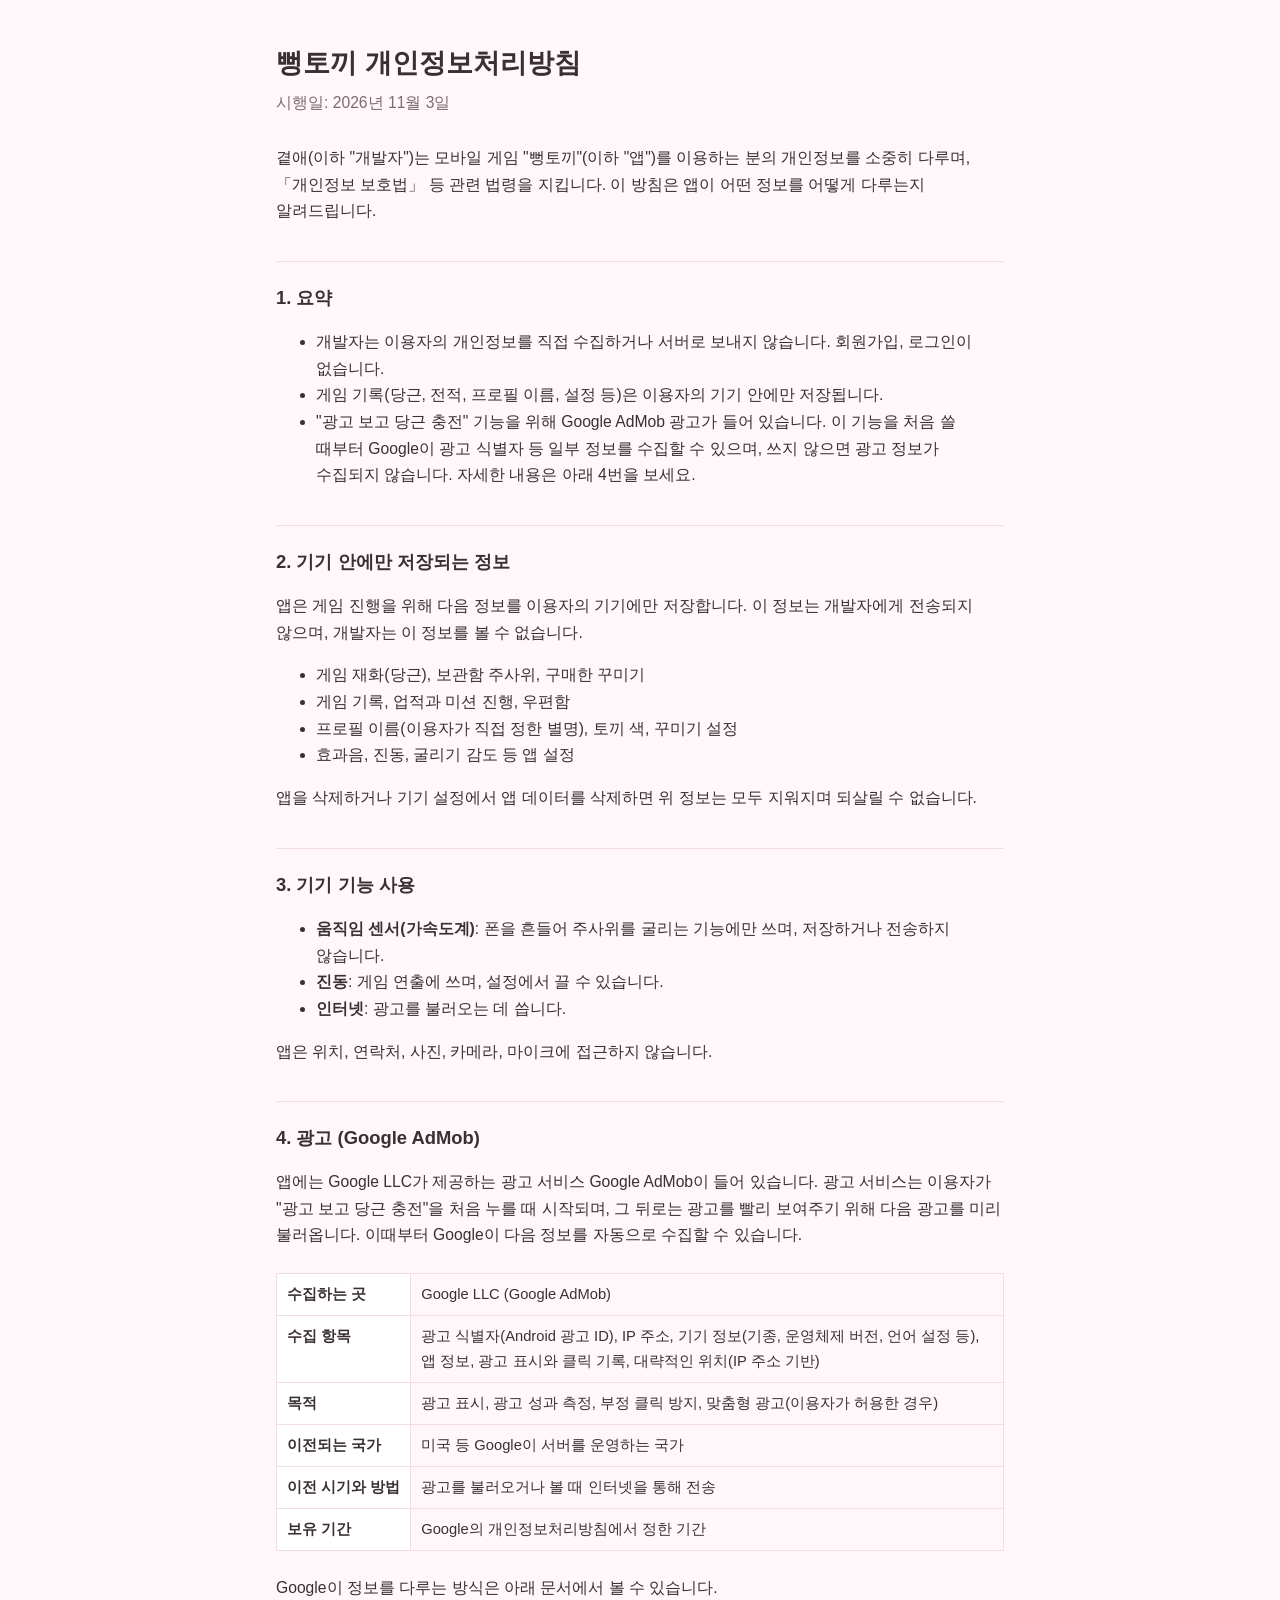
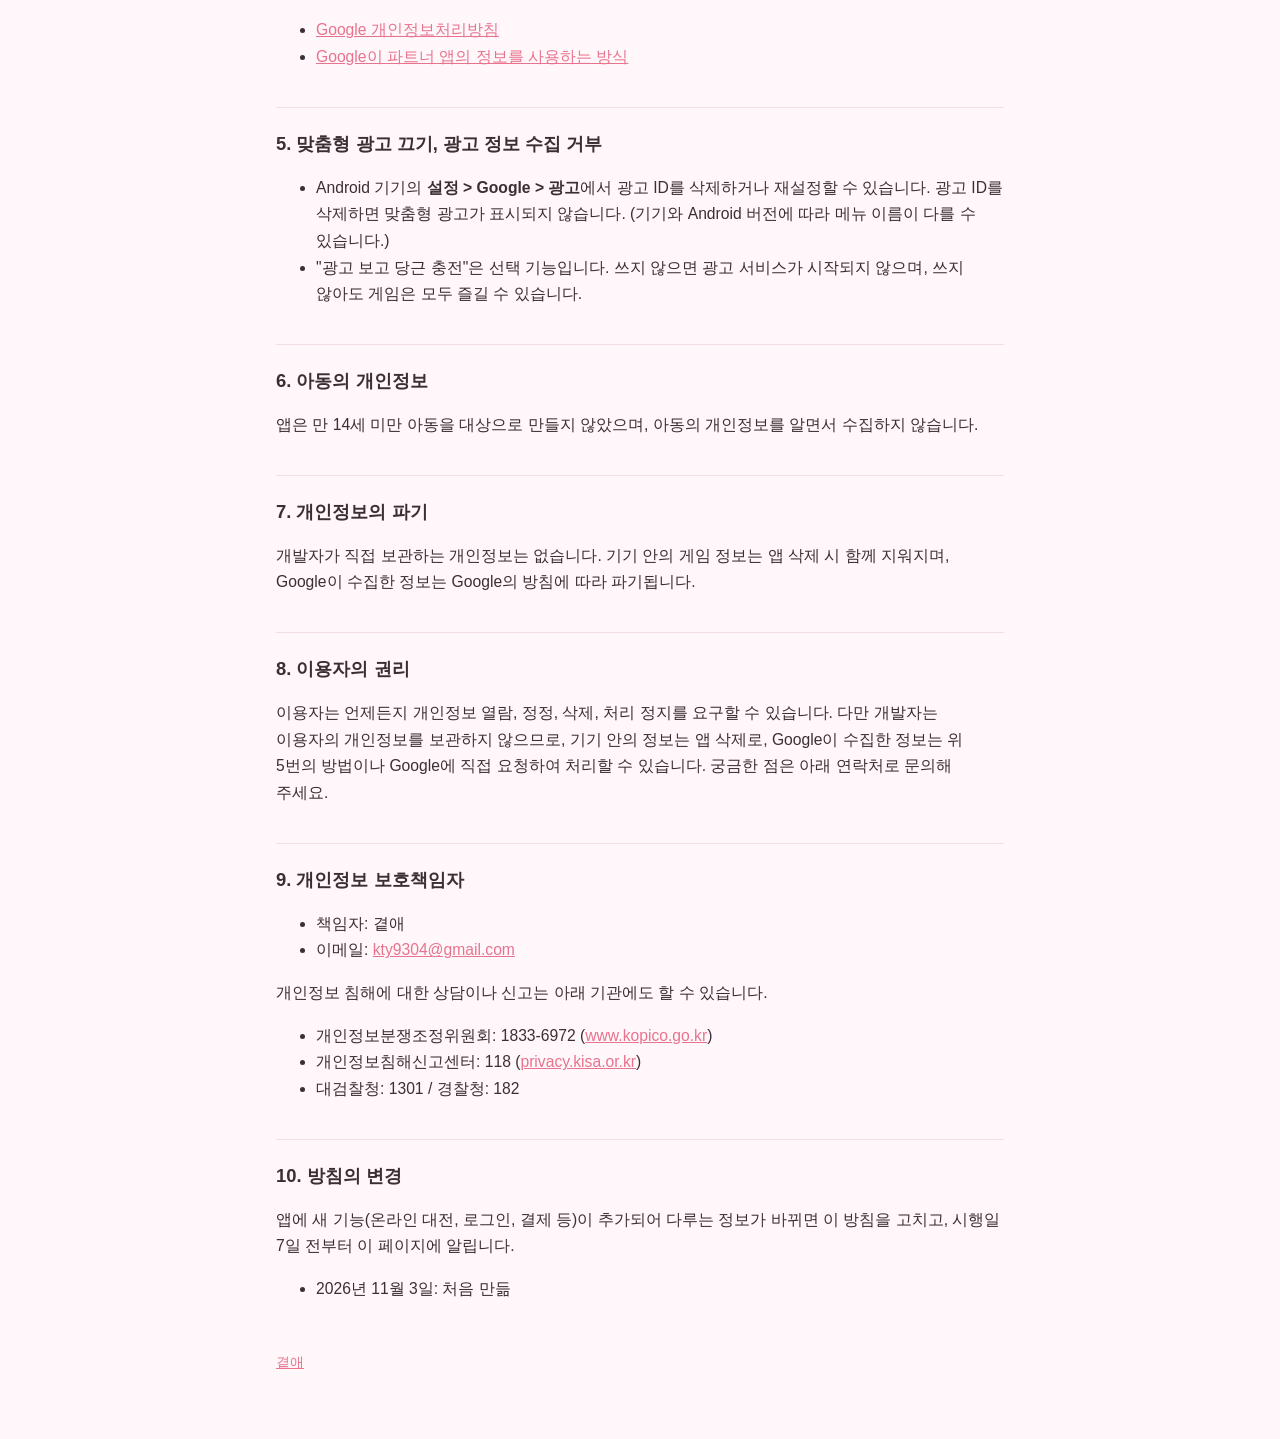
==== dicemix/privacy.html @ 29658576 "Add developer page and Bbangtokki privacy policy" ====
<!doctype html>
<html lang="ko">
<head>
  <meta charset="utf-8">
  <meta name="viewport" content="width=device-width, initial-scale=1">
  <title>뻥토끼 개인정보처리방침</title>
  <link rel="stylesheet" href="../style.css">
</head>
<body>
  <main>
    <h1>뻥토끼 개인정보처리방침</h1>
    <p class="sub">시행일: 2026년 11월 3일</p>

    <p>곁애(이하 "개발자")는 모바일 게임 "뻥토끼"(이하 "앱")를 이용하는 분의 개인정보를 소중히 다루며, 「개인정보 보호법」 등 관련 법령을 지킵니다. 이 방침은 앱이 어떤 정보를 어떻게 다루는지 알려드립니다.</p>

    <h2>1. 요약</h2>
    <ul>
      <li>개발자는 이용자의 개인정보를 직접 수집하거나 서버로 보내지 않습니다. 회원가입, 로그인이 없습니다.</li>
      <li>게임 기록(당근, 전적, 프로필 이름, 설정 등)은 이용자의 기기 안에만 저장됩니다.</li>
      <li>"광고 보고 당근 충전" 기능을 위해 Google AdMob 광고가 들어 있습니다. 이 기능을 처음 쓸 때부터 Google이 광고 식별자 등 일부 정보를 수집할 수 있으며, 쓰지 않으면 광고 정보가 수집되지 않습니다. 자세한 내용은 아래 4번을 보세요.</li>
    </ul>

    <h2>2. 기기 안에만 저장되는 정보</h2>
    <p>앱은 게임 진행을 위해 다음 정보를 이용자의 기기에만 저장합니다. 이 정보는 개발자에게 전송되지 않으며, 개발자는 이 정보를 볼 수 없습니다.</p>
    <ul>
      <li>게임 재화(당근), 보관함 주사위, 구매한 꾸미기</li>
      <li>게임 기록, 업적과 미션 진행, 우편함</li>
      <li>프로필 이름(이용자가 직접 정한 별명), 토끼 색, 꾸미기 설정</li>
      <li>효과음, 진동, 굴리기 감도 등 앱 설정</li>
    </ul>
    <p>앱을 삭제하거나 기기 설정에서 앱 데이터를 삭제하면 위 정보는 모두 지워지며 되살릴 수 없습니다.</p>

    <h2>3. 기기 기능 사용</h2>
    <ul>
      <li><strong>움직임 센서(가속도계)</strong>: 폰을 흔들어 주사위를 굴리는 기능에만 쓰며, 저장하거나 전송하지 않습니다.</li>
      <li><strong>진동</strong>: 게임 연출에 쓰며, 설정에서 끌 수 있습니다.</li>
      <li><strong>인터넷</strong>: 광고를 불러오는 데 씁니다.</li>
    </ul>
    <p>앱은 위치, 연락처, 사진, 카메라, 마이크에 접근하지 않습니다.</p>

    <h2>4. 광고 (Google AdMob)</h2>
    <p>앱에는 Google LLC가 제공하는 광고 서비스 Google AdMob이 들어 있습니다. 광고 서비스는 이용자가 "광고 보고 당근 충전"을 처음 누를 때 시작되며, 그 뒤로는 광고를 빨리 보여주기 위해 다음 광고를 미리 불러옵니다. 이때부터 Google이 다음 정보를 자동으로 수집할 수 있습니다.</p>
    <div class="table-wrap">
      <table>
        <tr><th>수집하는 곳</th><td>Google LLC (Google AdMob)</td></tr>
        <tr><th>수집 항목</th><td>광고 식별자(Android 광고 ID), IP 주소, 기기 정보(기종, 운영체제 버전, 언어 설정 등), 앱 정보, 광고 표시와 클릭 기록, 대략적인 위치(IP 주소 기반)</td></tr>
        <tr><th>목적</th><td>광고 표시, 광고 성과 측정, 부정 클릭 방지, 맞춤형 광고(이용자가 허용한 경우)</td></tr>
        <tr><th>이전되는 국가</th><td>미국 등 Google이 서버를 운영하는 국가</td></tr>
        <tr><th>이전 시기와 방법</th><td>광고를 불러오거나 볼 때 인터넷을 통해 전송</td></tr>
        <tr><th>보유 기간</th><td>Google의 개인정보처리방침에서 정한 기간</td></tr>
      </table>
    </div>
    <p>Google이 정보를 다루는 방식은 아래 문서에서 볼 수 있습니다.</p>
    <ul>
      <li><a href="https://policies.google.com/privacy" target="_blank" rel="noopener">Google 개인정보처리방침</a></li>
      <li><a href="https://policies.google.com/technologies/partner-sites" target="_blank" rel="noopener">Google이 파트너 앱의 정보를 사용하는 방식</a></li>
    </ul>

    <h2>5. 맞춤형 광고 끄기, 광고 정보 수집 거부</h2>
    <ul>
      <li>Android 기기의 <strong>설정 &gt; Google &gt; 광고</strong>에서 광고 ID를 삭제하거나 재설정할 수 있습니다. 광고 ID를 삭제하면 맞춤형 광고가 표시되지 않습니다. (기기와 Android 버전에 따라 메뉴 이름이 다를 수 있습니다.)</li>
      <li>"광고 보고 당근 충전"은 선택 기능입니다. 쓰지 않으면 광고 서비스가 시작되지 않으며, 쓰지 않아도 게임은 모두 즐길 수 있습니다.</li>
    </ul>

    <h2>6. 아동의 개인정보</h2>
    <p>앱은 만 14세 미만 아동을 대상으로 만들지 않았으며, 아동의 개인정보를 알면서 수집하지 않습니다.</p>

    <h2>7. 개인정보의 파기</h2>
    <p>개발자가 직접 보관하는 개인정보는 없습니다. 기기 안의 게임 정보는 앱 삭제 시 함께 지워지며, Google이 수집한 정보는 Google의 방침에 따라 파기됩니다.</p>

    <h2>8. 이용자의 권리</h2>
    <p>이용자는 언제든지 개인정보 열람, 정정, 삭제, 처리 정지를 요구할 수 있습니다. 다만 개발자는 이용자의 개인정보를 보관하지 않으므로, 기기 안의 정보는 앱 삭제로, Google이 수집한 정보는 위 5번의 방법이나 Google에 직접 요청하여 처리할 수 있습니다. 궁금한 점은 아래 연락처로 문의해 주세요.</p>

    <h2>9. 개인정보 보호책임자</h2>
    <ul>
      <li>책임자: 곁애</li>
      <li>이메일: <a href="mailto:kty9304@gmail.com">kty9304@gmail.com</a></li>
    </ul>
    <p>개인정보 침해에 대한 상담이나 신고는 아래 기관에도 할 수 있습니다.</p>
    <ul>
      <li>개인정보분쟁조정위원회: 1833-6972 (<a href="https://www.kopico.go.kr" target="_blank" rel="noopener">www.kopico.go.kr</a>)</li>
      <li>개인정보침해신고센터: 118 (<a href="https://privacy.kisa.or.kr" target="_blank" rel="noopener">privacy.kisa.or.kr</a>)</li>
      <li>대검찰청: 1301 / 경찰청: 182</li>
    </ul>

    <h2>10. 방침의 변경</h2>
    <p>앱에 새 기능(온라인 대전, 로그인, 결제 등)이 추가되어 다루는 정보가 바뀌면 이 방침을 고치고, 시행일 7일 전부터 이 페이지에 알립니다.</p>
    <ul>
      <li>2026년 11월 3일: 처음 만듦</li>
    </ul>

    <footer><a href="../index.html">곁애</a></footer>
  </main>
</body>
</html>
---- style.css ----
:root
{
  --bg: #fff7f9;
  --card: #ffffff;
  --text: #3a2f35;
  --muted: #7d6b74;
  --accent: #e8738f;
  --line: #f1dde3;
}

@media (prefers-color-scheme: dark)
{
  :root
  {
    --bg: #1f1a1d;
    --card: #2a2327;
    --text: #f3e9ed;
    --muted: #b9a7b0;
    --accent: #f08da5;
    --line: #3d3238;
  }
}

*
{
  box-sizing: border-box;
}

body
{
  margin: 0;
  background: var(--bg);
  color: var(--text);
  font-family: -apple-system, BlinkMacSystemFont, "Apple SD Gothic Neo", "Malgun Gothic", "Noto Sans KR", sans-serif;
  line-height: 1.7;
  word-break: keep-all;
}

main
{
  max-width: 760px;
  margin: 0 auto;
  padding: 40px 16px 64px;
}

h1
{
  font-size: 1.7rem;
  margin: 0 0 4px;
}

h2
{
  font-size: 1.15rem;
  margin: 36px 0 8px;
  padding-top: 20px;
  border-top: 1px solid var(--line);
}

p, li
{
  font-size: 0.98rem;
}

a
{
  color: var(--accent);
}

.sub
{
  color: var(--muted);
  margin: 0 0 28px;
}

.card
{
  background: var(--card);
  border: 1px solid var(--line);
  border-radius: 14px;
  padding: 18px 20px;
  margin: 16px 0;
}

.card h3
{
  margin: 0 0 4px;
  font-size: 1.1rem;
}

table
{
  width: 100%;
  border-collapse: collapse;
  margin: 8px 0;
  font-size: 0.92rem;
}

th, td
{
  border: 1px solid var(--line);
  padding: 8px 10px;
  text-align: left;
  vertical-align: top;
}

th
{
  background: var(--card);
  white-space: nowrap;
}

.table-wrap
{
  overflow-x: auto;
}

footer
{
  margin-top: 48px;
  color: var(--muted);
  font-size: 0.88rem;
}
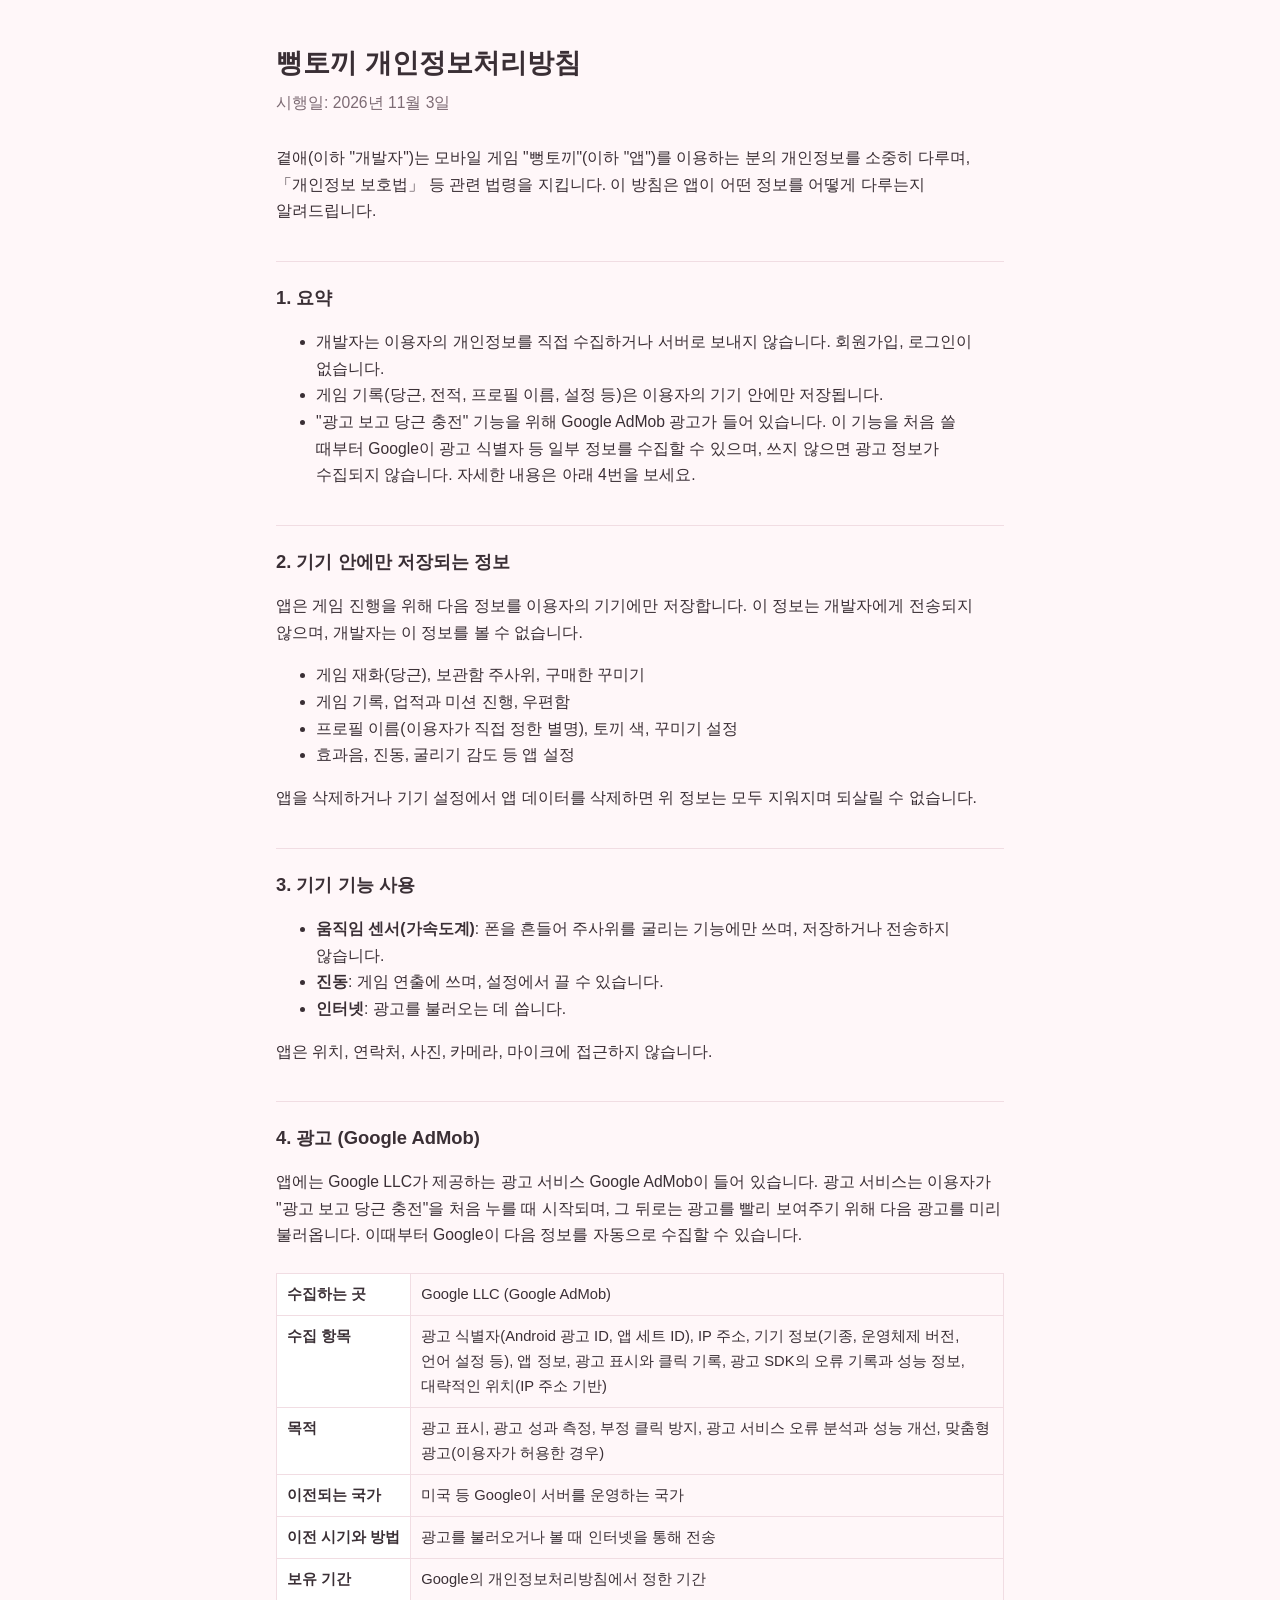
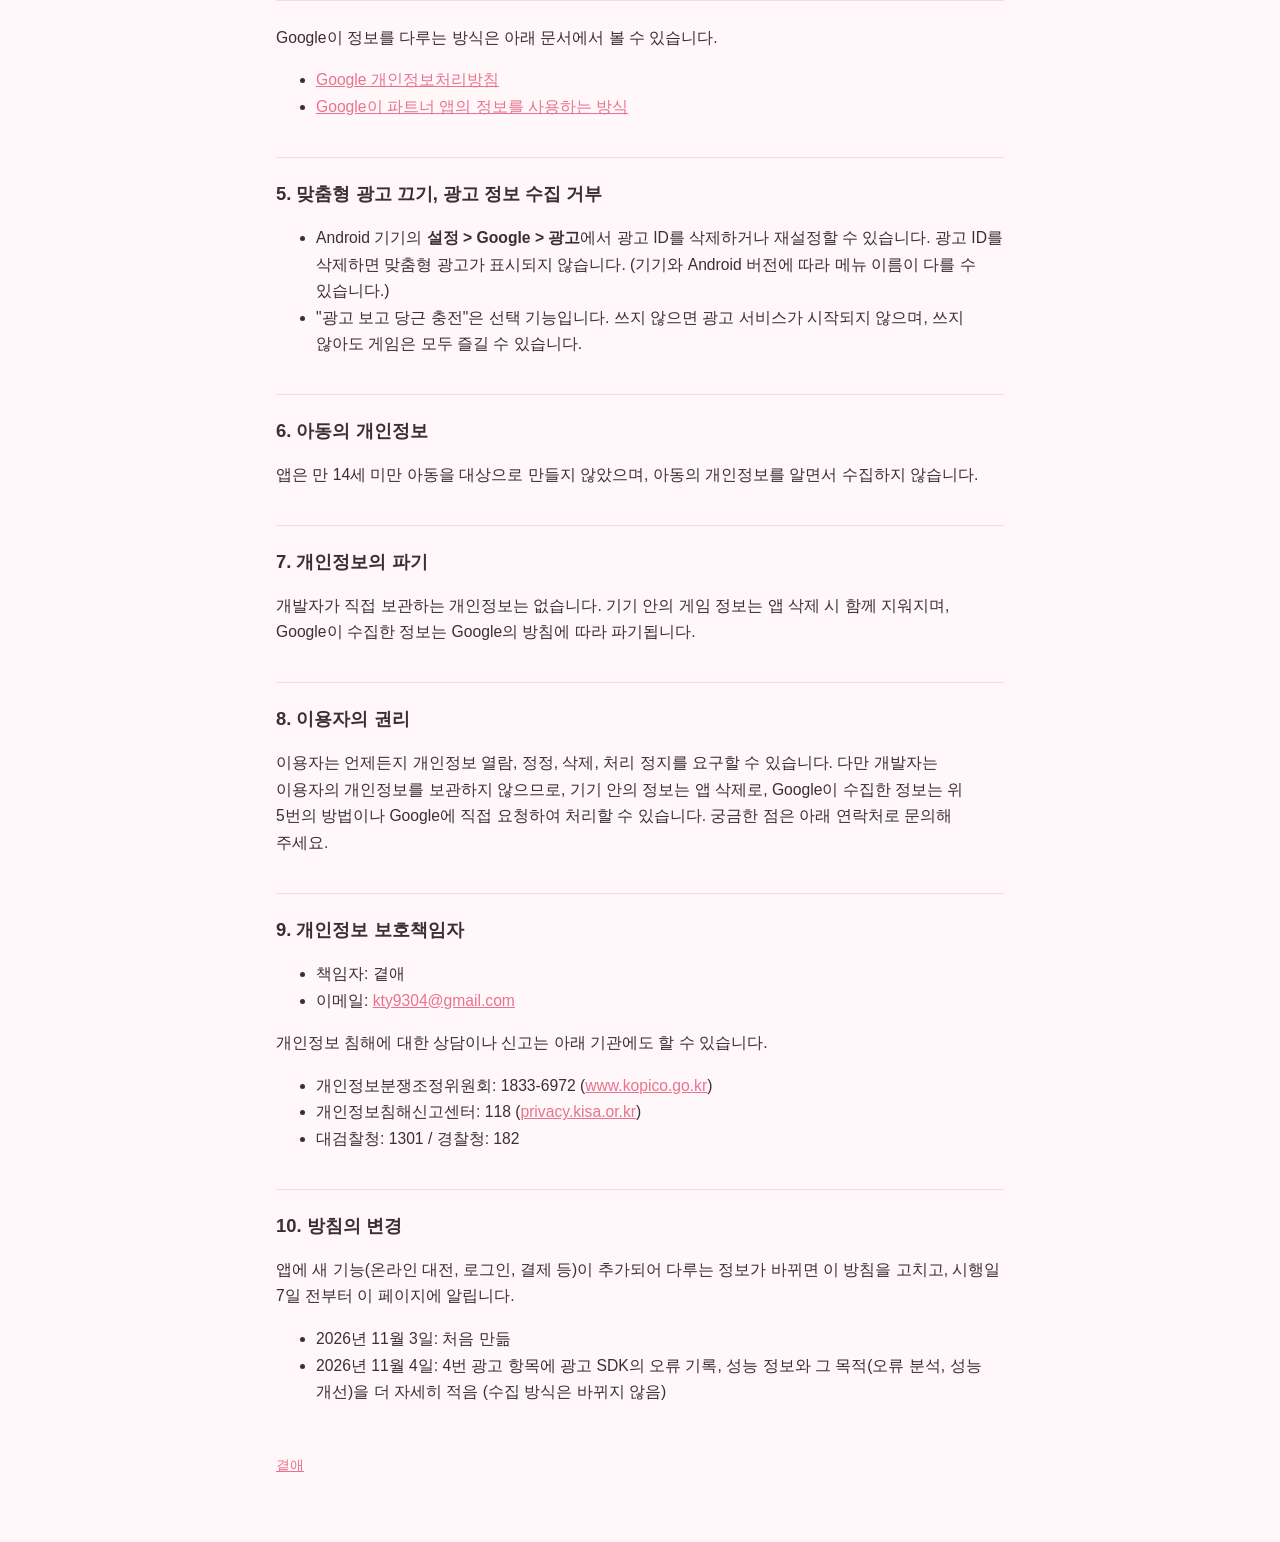
==== commit 8ecb6904: "Privacy policy: spell out ad SDK error and performance data and its purpose" ====
--- a/dicemix/privacy.html
+++ b/dicemix/privacy.html
@@ -43,8 +43,8 @@
     <div class="table-wrap">
       <table>
         <tr><th>수집하는 곳</th><td>Google LLC (Google AdMob)</td></tr>
-        <tr><th>수집 항목</th><td>광고 식별자(Android 광고 ID), IP 주소, 기기 정보(기종, 운영체제 버전, 언어 설정 등), 앱 정보, 광고 표시와 클릭 기록, 대략적인 위치(IP 주소 기반)</td></tr>
-        <tr><th>목적</th><td>광고 표시, 광고 성과 측정, 부정 클릭 방지, 맞춤형 광고(이용자가 허용한 경우)</td></tr>
+        <tr><th>수집 항목</th><td>광고 식별자(Android 광고 ID, 앱 세트 ID), IP 주소, 기기 정보(기종, 운영체제 버전, 언어 설정 등), 앱 정보, 광고 표시와 클릭 기록, 광고 SDK의 오류 기록과 성능 정보, 대략적인 위치(IP 주소 기반)</td></tr>
+        <tr><th>목적</th><td>광고 표시, 광고 성과 측정, 부정 클릭 방지, 광고 서비스 오류 분석과 성능 개선, 맞춤형 광고(이용자가 허용한 경우)</td></tr>
         <tr><th>이전되는 국가</th><td>미국 등 Google이 서버를 운영하는 국가</td></tr>
         <tr><th>이전 시기와 방법</th><td>광고를 불러오거나 볼 때 인터넷을 통해 전송</td></tr>
         <tr><th>보유 기간</th><td>Google의 개인정보처리방침에서 정한 기간</td></tr>
@@ -87,6 +87,7 @@
     <p>앱에 새 기능(온라인 대전, 로그인, 결제 등)이 추가되어 다루는 정보가 바뀌면 이 방침을 고치고, 시행일 7일 전부터 이 페이지에 알립니다.</p>
     <ul>
       <li>2026년 11월 3일: 처음 만듦</li>
+      <li>2026년 11월 4일: 4번 광고 항목에 광고 SDK의 오류 기록, 성능 정보와 그 목적(오류 분석, 성능 개선)을 더 자세히 적음 (수집 방식은 바뀌지 않음)</li>
     </ul>
 
     <footer><a href="../index.html">곁애</a></footer>
